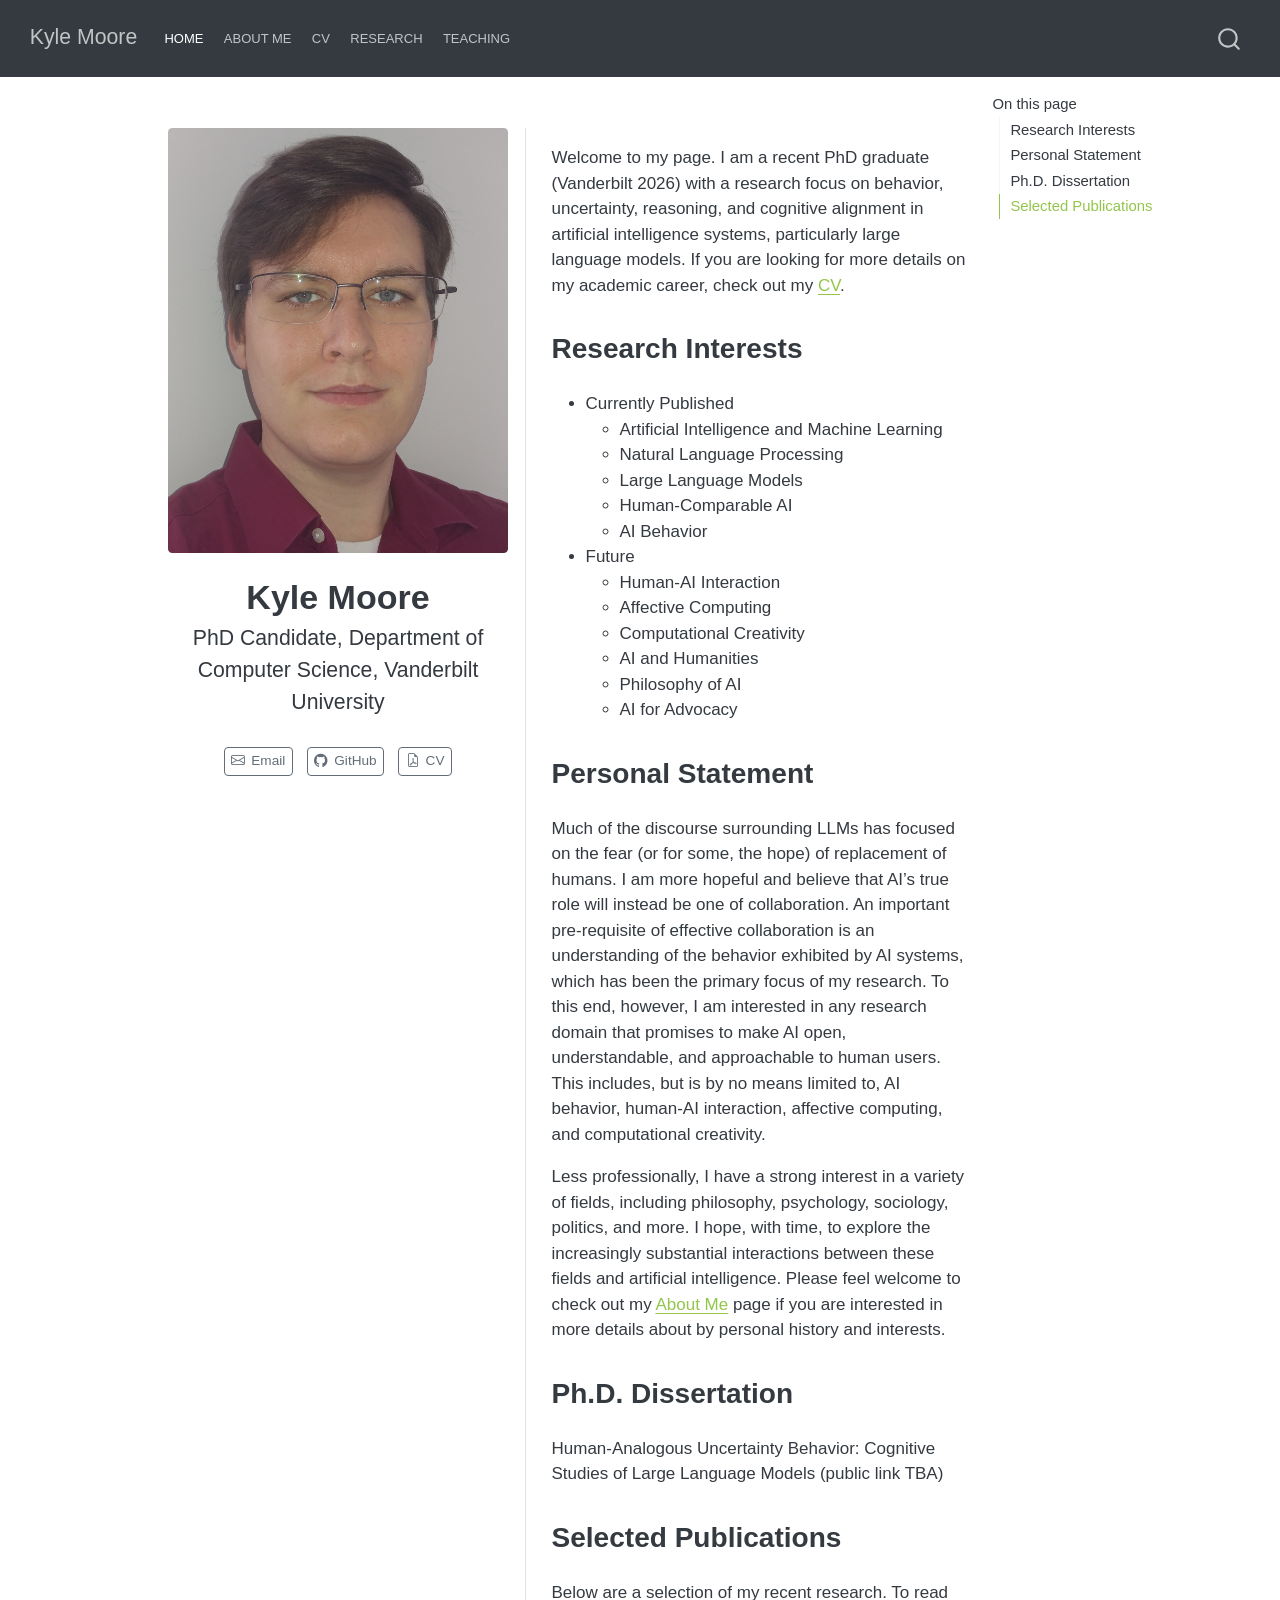
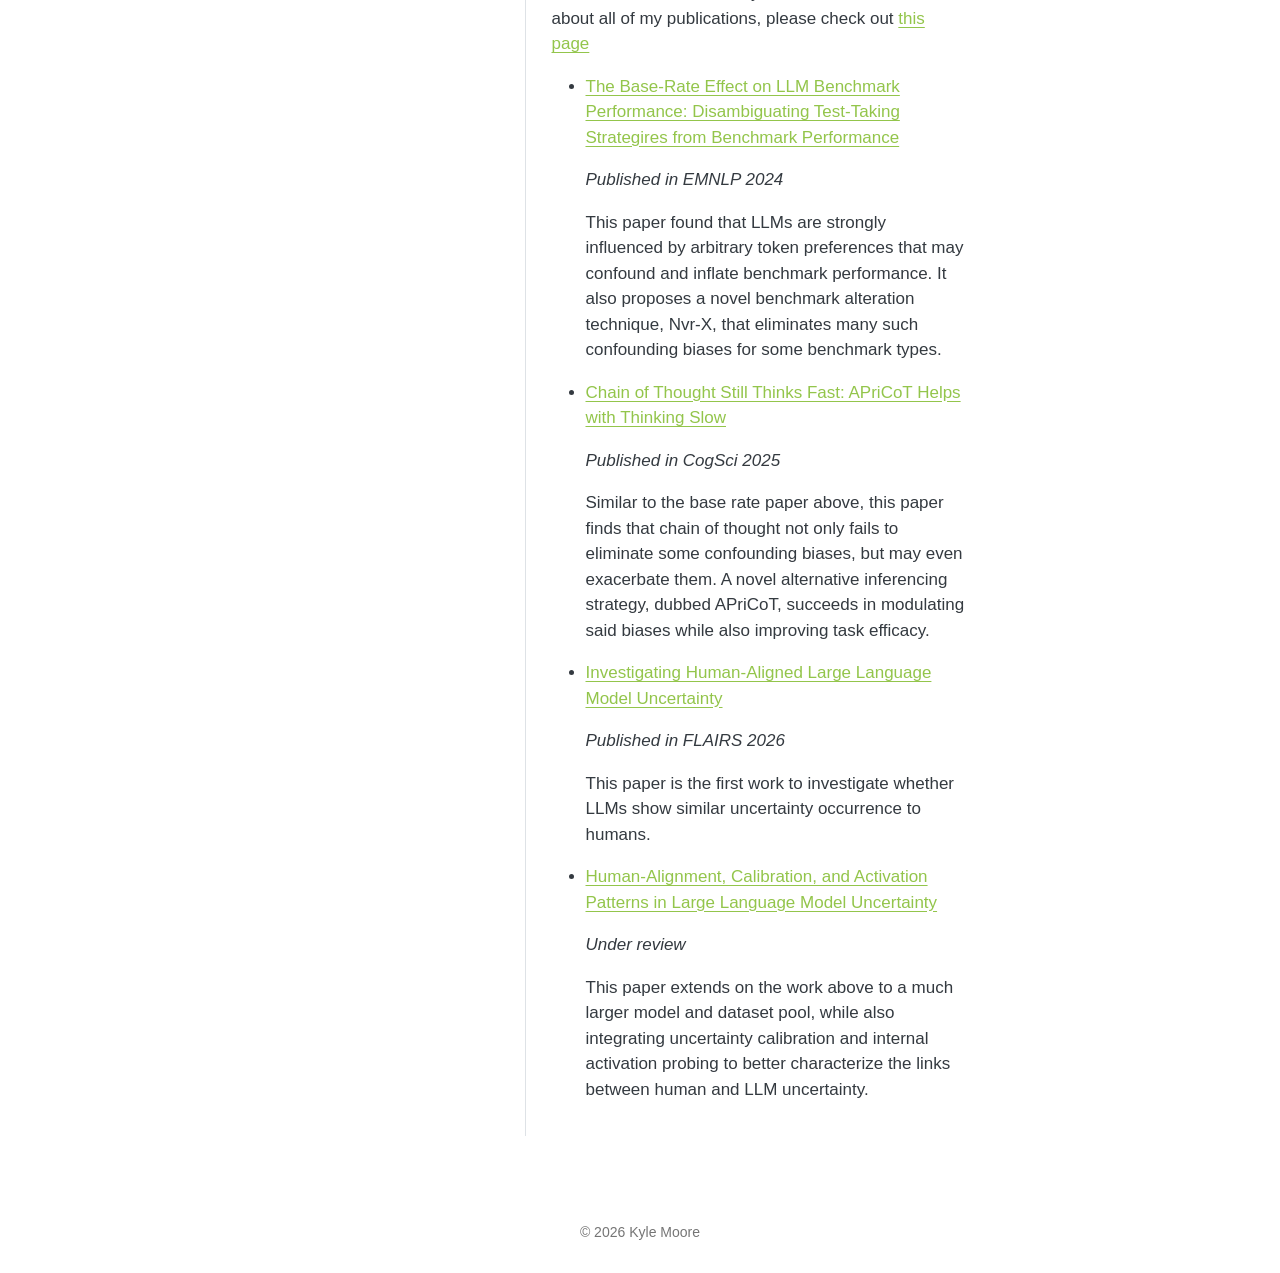
==== index.html @ 04270352 "Built site for gh-pages" ====
<!DOCTYPE html>
<html xmlns="http://www.w3.org/1999/xhtml" lang="en" xml:lang="en"><head>

<meta charset="utf-8">
<meta name="generator" content="quarto-1.10.18">

<meta name="viewport" content="width=device-width, initial-scale=1.0, user-scalable=yes">


<title>Kyle Moore</title>
<style>
/* Default styles provided by pandoc.
** See https://pandoc.org/MANUAL.html#variables-for-html for config info.
*/
span.smallcaps{font-variant: small-caps;}
div.columns{display: flex; gap: 1.5em;}
div.column{flex: auto;}
@media screen {
div.columns{gap: min(4vw, 1.5em);}
div.column{overflow-x: auto;}
}
div.hanging-indent{margin-left: 1.5em; text-indent: -1.5em;}
ul.task-list{list-style: none;}
ul.task-list li input[type="checkbox"] {
  width: 0.8em;
  margin: 0 0.8em 0.2em -1em; /* quarto-specific, see https://github.com/quarto-dev/quarto-cli/issues/4556 */ 
  vertical-align: middle;
}
</style>


<script src="site_libs/quarto-nav/quarto-nav.js"></script>
<script src="site_libs/quarto-nav/headroom.min.js"></script>
<script src="site_libs/clipboard/clipboard.min.js"></script>
<script src="site_libs/quarto-search/autocomplete.umd.js"></script>
<script src="site_libs/quarto-search/fuse.min.js"></script>
<script src="site_libs/quarto-search/quarto-search.js"></script>
<meta name="quarto:offset" content="./">
<script src="site_libs/quarto-html/quarto.js" type="module"></script>
<script src="site_libs/quarto-html/tabsets/tabsets.js" type="module"></script>
<script src="site_libs/quarto-html/popper.min.js"></script>
<script src="site_libs/quarto-html/tippy.umd.min.js"></script>
<link href="site_libs/quarto-html/tippy.css" rel="stylesheet">
<link href="site_libs/quarto-html/quarto-syntax-highlighting-64a204ab8560d761af7679ceaba22944.css" rel="stylesheet" id="quarto-text-highlighting-styles">
<script src="site_libs/bootstrap/bootstrap.min.js"></script>
<link href="site_libs/bootstrap/bootstrap-icons.css" rel="stylesheet">
<link href="site_libs/bootstrap/bootstrap-ba5c84ce3d9809cf06f098160cf4c798.min.css" rel="stylesheet" append-hash="true" id="quarto-bootstrap" data-mode="light">
<script id="quarto-search-options" type="application/json">{
  "location": "navbar",
  "copy-button": false,
  "collapse-after": 3,
  "panel-placement": "end",
  "type": "overlay",
  "limit": 50,
  "keyboard-shortcut": [
    "f",
    "/",
    "s"
  ],
  "show-item-context": false,
  "language": {
    "search-no-results-text": "No results",
    "search-matching-documents-text": "matching documents",
    "search-copy-link-title": "Copy link to search",
    "search-hide-matches-text": "Hide additional matches",
    "search-more-match-text": "more match in this document",
    "search-more-matches-text": "more matches in this document",
    "search-clear-button-title": "Clear",
    "search-text-placeholder": "",
    "search-detached-cancel-button-title": "Cancel",
    "search-submit-button-title": "Submit",
    "search-label": "Search"
  }
}</script>


<link rel="stylesheet" href="styles.css">
</head>

<body class="nav-fixed quarto-light">

<div id="quarto-search-results"></div>
  <header id="quarto-header" class="headroom fixed-top">
    <nav class="navbar navbar-expand-lg " data-bs-theme="dark">
      <div class="navbar-container container-fluid">
      <div class="navbar-brand-container mx-auto">
    <a class="navbar-brand" href="./index.html">
    <span class="navbar-title">Kyle Moore</span>
    </a>
  </div>
            <div id="quarto-search" class="" title="Search"></div>
          <button class="navbar-toggler" type="button" data-bs-toggle="collapse" data-bs-target="#navbarCollapse" aria-controls="navbarCollapse" role="menu" aria-expanded="false" aria-label="Toggle navigation" onclick="if (window.quartoToggleHeadroom) { window.quartoToggleHeadroom(); }">
  <span class="navbar-toggler-icon"></span>
</button>
          <div class="collapse navbar-collapse" id="navbarCollapse">
            <ul class="navbar-nav navbar-nav-scroll me-auto">
  <li class="nav-item">
    <a class="nav-link active" href="./index.html" aria-current="page"> 
<span class="menu-text">Home</span></a>
  </li>  
  <li class="nav-item">
    <a class="nav-link" href="./about.html"> 
<span class="menu-text">About Me</span></a>
  </li>  
  <li class="nav-item">
    <a class="nav-link" href="./cv.html"> 
<span class="menu-text">CV</span></a>
  </li>  
  <li class="nav-item">
    <a class="nav-link" href="./publications.html"> 
<span class="menu-text">Research</span></a>
  </li>  
  <li class="nav-item">
    <a class="nav-link" href="./teaching.html"> 
<span class="menu-text">Teaching</span></a>
  </li>  
</ul>
          </div> <!-- /navcollapse -->
            <div class="quarto-navbar-tools">
</div>
      </div> <!-- /container-fluid -->
    </nav>
</header>
<!-- content -->
<div id="quarto-content" class="quarto-container page-columns page-rows-contents page-layout-article page-navbar">
<!-- sidebar -->
<!-- margin-sidebar -->
    <div id="quarto-margin-sidebar" class="sidebar margin-sidebar">
        <nav id="TOC" role="doc-toc" class="toc-active">
    <h2 id="toc-title">On this page</h2>
  <ul>
  <li><a href="#research-interests" id="toc-research-interests" class="nav-link active" data-scroll-target="#research-interests">Research Interests</a></li>
  <li><a href="#personal-statement" id="toc-personal-statement" class="nav-link" data-scroll-target="#personal-statement">Personal Statement</a></li>
  <li><a href="#ph.d.-dissertation" id="toc-ph.d.-dissertation" class="nav-link" data-scroll-target="#ph.d.-dissertation">Ph.D.&nbsp;Dissertation</a></li>
  <li><a href="#selected-publications" id="toc-selected-publications" class="nav-link" data-scroll-target="#selected-publications">Selected Publications</a></li>
  </ul>
</nav>
    </div>
<!-- main -->
<div class="quarto-about-trestles">
  <div class="about-entity">
    <img src="files/profile_cropped.png" class="about-image
  rounded " style="width: 20em;">
<header id="title-block-header" class="quarto-title-block default">
<div class="quarto-title">
<h1 class="title">Kyle Moore</h1>
<p class="subtitle lead">PhD Candidate, Department of Computer Science, Vanderbilt University</p>
</div>
<div class="quarto-title-meta">
  </div>
</header>
    <div class="about-links">
  <a href="mailto:moore.kyle.andrew@gmail.com" class="about-link" rel="" target="">
    <i class="bi bi-envelope"></i>
     <span class="about-link-text">Email</span>
  </a>
  <a href="https://github.com/KyleAMoore" class="about-link" rel="" target="">
    <i class="bi bi-github"></i>
     <span class="about-link-text">GitHub</span>
  </a>
  <a href="/files/cv.pdf" class="about-link" rel="" target="">
    <i class="bi bi-file-earmark-pdf"></i>
     <span class="about-link-text">CV</span>
  </a>
</div>
  </div>
  <div class="about-contents"><main class="content" id="quarto-document-content">

<!-- ---
title: "Kyle Moore"
subtitle: "Ph.D. Vanderbit University (2026)"
--- -->
<p><!-- template: trestles --> <!-- template: solana --></p>
<p>Welcome to my page. I am a recent PhD graduate (Vanderbilt 2026) with a research focus on behavior, uncertainty, reasoning, and cognitive alignment in artificial intelligence systems, particularly large language models. If you are looking for more details on my academic career, check out my <a href="cv.html">CV</a>.</p>
<section id="research-interests" class="level2">
<h2 data-anchor-id="research-interests">Research Interests</h2>
<ul>
<li>Currently Published
<ul>
<li>Artificial Intelligence and Machine Learning</li>
<li>Natural Language Processing</li>
<li>Large Language Models</li>
<li>Human-Comparable AI</li>
<li>AI Behavior</li>
</ul></li>
<li>Future
<ul>
<li>Human-AI Interaction</li>
<li>Affective Computing</li>
<li>Computational Creativity</li>
<li>AI and Humanities</li>
<li>Philosophy of AI</li>
<li>AI for Advocacy</li>
</ul></li>
</ul>
</section>
<section id="personal-statement" class="level2">
<h2 data-anchor-id="personal-statement">Personal Statement</h2>
<p>Much of the discourse surrounding LLMs has focused on the fear (or for some, the hope) of replacement of humans. I am more hopeful and believe that AI’s true role will instead be one of collaboration. An important pre-requisite of effective collaboration is an understanding of the behavior exhibited by AI systems, which has been the primary focus of my research. To this end, however, I am interested in any research domain that promises to make AI open, understandable, and approachable to human users. This includes, but is by no means limited to, AI behavior, human-AI interaction, affective computing, and computational creativity.</p>
<p>Less professionally, I have a strong interest in a variety of fields, including philosophy, psychology, sociology, politics, and more. I hope, with time, to explore the increasingly substantial interactions between these fields and artificial intelligence. Please feel welcome to check out my <a href="about.html">About Me</a> page if you are interested in more details about by personal history and interests.</p>
</section>
<section id="ph.d.-dissertation" class="level2">
<h2 data-anchor-id="ph.d.-dissertation">Ph.D.&nbsp;Dissertation</h2>
<p>Human-Analogous Uncertainty Behavior: Cognitive Studies of Large Language Models (public link TBA)</p>
</section>
<section id="selected-publications" class="level2">
<h2 data-anchor-id="selected-publications">Selected Publications</h2>
<p>Below are a selection of my recent research. To read about all of my publications, please check out <a href="publications.html">this page</a></p>
<ul>
<li><p><a href="">The Base-Rate Effect on LLM Benchmark Performance: Disambiguating Test-Taking Strategires from Benchmark Performance</a></p>
<p><em>Published in EMNLP 2024</em></p>
<p>This paper found that LLMs are strongly influenced by arbitrary token preferences that may confound and inflate benchmark performance. It also proposes a novel benchmark alteration technique, Nvr-X, that eliminates many such confounding biases for some benchmark types.</p></li>
<li><p><a href="">Chain of Thought Still Thinks Fast: APriCoT Helps with Thinking Slow</a></p>
<p><em>Published in CogSci 2025</em></p>
<p>Similar to the base rate paper above, this paper finds that chain of thought not only fails to eliminate some confounding biases, but may even exacerbate them. A novel alternative inferencing strategy, dubbed APriCoT, succeeds in modulating said biases while also improving task efficacy.</p></li>
<li><p><a href="">Investigating Human-Aligned Large Language Model Uncertainty</a></p>
<p><em>Published in FLAIRS 2026</em></p>
<p>This paper is the first work to investigate whether LLMs show similar uncertainty occurrence to humans.</p></li>
<li><p><a href="">Human-Alignment, Calibration, and Activation Patterns in Large Language Model Uncertainty</a></p>
<p><em>Under review</em></p>
<p>This paper extends on the work above to a much larger model and dataset pool, while also integrating uncertainty calibration and internal activation probing to better characterize the links between human and LLM uncertainty.</p></li>
</ul>
<!-- Consider a "Current Projects" section/page. Can include PLuMCoT, PopulationLM improvements, Uncertainty Probing,  -->


</section>
</main></div>
</div>
 <!-- /main -->
<script id="quarto-html-after-body" type="application/javascript">
  window.document.addEventListener("DOMContentLoaded", function (event) {
    const isCodeAnnotation = (el) => {
      for (const clz of el.classList) {
        if (clz.startsWith('code-annotation-')) {                     
          return true;
        }
      }
      return false;
    }
    const onCopySuccess = function(e) {
      // button target
      const button = e.trigger;
      // don't keep focus
      button.blur();
      // flash "checked"
      button.classList.add('code-copy-button-checked');
      var currentTitle = button.getAttribute("title");
      button.setAttribute("title", "Copied!");
      let tooltip;
      if (window.bootstrap) {
        button.setAttribute("data-bs-toggle", "tooltip");
        button.setAttribute("data-bs-placement", "left");
        button.setAttribute("data-bs-title", "Copied!");
        tooltip = new bootstrap.Tooltip(button, 
          { trigger: "manual", 
            customClass: "code-copy-button-tooltip",
            offset: [0, -8]});
        tooltip.show();    
      }
      setTimeout(function() {
        if (tooltip) {
          tooltip.hide();
          button.removeAttribute("data-bs-title");
          button.removeAttribute("data-bs-toggle");
          button.removeAttribute("data-bs-placement");
        }
        button.setAttribute("title", currentTitle);
        button.classList.remove('code-copy-button-checked');
      }, 1000);
      // clear code selection
      e.clearSelection();
    }
    const getTextToCopy = function(trigger) {
      const outerScaffold = trigger.parentElement.cloneNode(true);
      const codeEl = outerScaffold.querySelector('code');
      for (const childEl of codeEl.children) {
        if (isCodeAnnotation(childEl)) {
          childEl.remove();
        }
      }
      return codeEl.innerText;
    }
    const clipboard = new window.ClipboardJS('.code-copy-button:not([data-in-quarto-modal])', {
      text: getTextToCopy
    });
    clipboard.on('success', onCopySuccess);
    if (window.document.getElementById('quarto-embedded-source-code-modal')) {
      const clipboardModal = new window.ClipboardJS('.code-copy-button[data-in-quarto-modal]', {
        text: getTextToCopy,
        container: window.document.getElementById('quarto-embedded-source-code-modal')
      });
      clipboardModal.on('success', onCopySuccess);
    }
      var localhostRegex = new RegExp(/^(?:http|https):\/\/localhost\:?[0-9]*\//);
      var mailtoRegex = new RegExp(/^mailto:/);
        var filterRegex = new RegExp("https:\/\/kyleamoore\.github\.io");
      var isInternal = (href) => {
          return filterRegex.test(href) || localhostRegex.test(href) || mailtoRegex.test(href);
      }
      // Inspect non-navigation links and adorn them if external
     var links = window.document.querySelectorAll('a[href]:not(.nav-link):not(.navbar-brand):not(.toc-action):not(.sidebar-link):not(.sidebar-item-toggle):not(.pagination-link):not(.no-external):not([aria-hidden]):not(.dropdown-item):not(.quarto-navigation-tool):not(.about-link)');
      for (var i=0; i<links.length; i++) {
        const link = links[i];
        if (!isInternal(link.href)) {
          // undo the damage that might have been done by quarto-nav.js in the case of
          // links that we want to consider external
          if (link.dataset.originalHref !== undefined) {
            link.href = link.dataset.originalHref;
          }
        }
      }
    function tippyHover(el, contentFn, onTriggerFn, onUntriggerFn) {
      const config = {
        allowHTML: true,
        maxWidth: 500,
        delay: 100,
        arrow: false,
        appendTo: function(el) {
            return el.parentElement;
        },
        interactive: true,
        interactiveBorder: 10,
        theme: 'quarto',
        placement: 'bottom-start',
      };
      if (contentFn) {
        config.content = contentFn;
      }
      if (onTriggerFn) {
        config.onTrigger = onTriggerFn;
      }
      if (onUntriggerFn) {
        config.onUntrigger = onUntriggerFn;
      }
      window.tippy(el, config); 
    }
    const noterefs = window.document.querySelectorAll('a[role="doc-noteref"]');
    for (var i=0; i<noterefs.length; i++) {
      const ref = noterefs[i];
      tippyHover(ref, function() {
        // use id or data attribute instead here
        let href = ref.getAttribute('data-footnote-href') || ref.getAttribute('href');
        try { href = new URL(href).hash; } catch {}
        const id = href.replace(/^#\/?/, "");
        const note = window.document.getElementById(id);
        if (note) {
          return note.innerHTML;
        } else {
          return "";
        }
      });
    }
    const xrefs = window.document.querySelectorAll('a.quarto-xref');
    const processXRef = (id, note) => {
      // Strip column container classes
      const stripColumnClz = (el) => {
        el.classList.remove("page-full", "page-columns");
        if (el.children) {
          for (const child of el.children) {
            stripColumnClz(child);
          }
        }
      }
      stripColumnClz(note)
      if (id === null || id.startsWith('sec-')) {
        // Special case sections, only their first couple elements
        const container = document.createElement("div");
        if (note.children && note.children.length > 2) {
          container.appendChild(note.children[0].cloneNode(true));
          for (let i = 1; i < note.children.length; i++) {
            const child = note.children[i];
            if (child.tagName === "P" && child.innerText === "") {
              continue;
            } else {
              container.appendChild(child.cloneNode(true));
              break;
            }
          }
          if (window.Quarto?.typesetMath) {
            window.Quarto.typesetMath(container);
          }
          return container.innerHTML
        } else {
          if (window.Quarto?.typesetMath) {
            window.Quarto.typesetMath(note);
          }
          return note.innerHTML;
        }
      } else {
        // Remove any anchor links if they are present
        const anchorLink = note.querySelector('a.anchorjs-link');
        if (anchorLink) {
          anchorLink.remove();
        }
        if (window.Quarto?.typesetMath) {
          window.Quarto.typesetMath(note);
        }
        if (note.classList.contains("callout")) {
          return note.outerHTML;
        } else {
          return note.innerHTML;
        }
      }
    }
    for (var i=0; i<xrefs.length; i++) {
      const xref = xrefs[i];
      tippyHover(xref, undefined, function(instance) {
        instance.disable();
        let url = xref.getAttribute('href');
        let hash = undefined; 
        if (url.startsWith('#')) {
          hash = url;
        } else {
          try { hash = new URL(url).hash; } catch {}
        }
        if (hash) {
          const id = hash.replace(/^#\/?/, "");
          const note = window.document.getElementById(id);
          if (note !== null) {
            try {
              const html = processXRef(id, note.cloneNode(true));
              instance.setContent(html);
            } finally {
              instance.enable();
              instance.show();
            }
          } else {
            // See if we can fetch this
            fetch(url.split('#')[0])
            .then(res => res.text())
            .then(html => {
              const parser = new DOMParser();
              const htmlDoc = parser.parseFromString(html, "text/html");
              const note = htmlDoc.getElementById(id);
              if (note !== null) {
                const html = processXRef(id, note);
                instance.setContent(html);
              } 
            }).finally(() => {
              instance.enable();
              instance.show();
            });
          }
        } else {
          // See if we can fetch a full url (with no hash to target)
          // This is a special case and we should probably do some content thinning / targeting
          fetch(url)
          .then(res => res.text())
          .then(html => {
            const parser = new DOMParser();
            const htmlDoc = parser.parseFromString(html, "text/html");
            const note = htmlDoc.querySelector('main.content');
            if (note !== null) {
              // This should only happen for chapter cross references
              // (since there is no id in the URL)
              // remove the first header
              if (note.children.length > 0 && note.children[0].tagName === "HEADER") {
                note.children[0].remove();
              }
              const html = processXRef(null, note);
              instance.setContent(html);
            } 
          }).finally(() => {
            instance.enable();
            instance.show();
          });
        }
      }, function(instance) {
      });
    }
        let selectedAnnoteEl;
        const selectorForAnnotation = ( cell, annotation) => {
          let cellAttr = 'data-code-cell="' + cell + '"';
          let lineAttr = 'data-code-annotation="' +  annotation + '"';
          const selector = 'span[' + cellAttr + '][' + lineAttr + ']';
          return selector;
        }
        const selectCodeLines = (annoteEl) => {
          const doc = window.document;
          const targetCell = annoteEl.getAttribute("data-target-cell");
          const targetAnnotation = annoteEl.getAttribute("data-target-annotation");
          const annoteSpan = window.document.querySelector(selectorForAnnotation(targetCell, targetAnnotation));
          const lines = annoteSpan.getAttribute("data-code-lines").split(",");
          const lineIds = lines.map((line) => {
            return targetCell + "-" + line;
          })
          let top = null;
          let height = null;
          let parent = null;
          if (lineIds.length > 0) {
              //compute the position of the single el (top and bottom and make a div)
              const el = window.document.getElementById(lineIds[0]);
              top = el.offsetTop;
              height = el.offsetHeight;
              parent = el.parentElement.parentElement;
            if (lineIds.length > 1) {
              const lastEl = window.document.getElementById(lineIds[lineIds.length - 1]);
              const bottom = lastEl.offsetTop + lastEl.offsetHeight;
              height = bottom - top;
            }
            if (top !== null && height !== null && parent !== null) {
              // cook up a div (if necessary) and position it 
              let div = window.document.getElementById("code-annotation-line-highlight");
              if (div === null) {
                div = window.document.createElement("div");
                div.setAttribute("id", "code-annotation-line-highlight");
                div.style.position = 'absolute';
                parent.appendChild(div);
              }
              div.style.top = top - 2 + "px";
              div.style.height = height + 4 + "px";
              div.style.left = 0;
              let gutterDiv = window.document.getElementById("code-annotation-line-highlight-gutter");
              if (gutterDiv === null) {
                gutterDiv = window.document.createElement("div");
                gutterDiv.setAttribute("id", "code-annotation-line-highlight-gutter");
                gutterDiv.style.position = 'absolute';
                const codeCell = window.document.getElementById(targetCell);
                const gutter = codeCell.querySelector('.code-annotation-gutter');
                gutter.appendChild(gutterDiv);
              }
              gutterDiv.style.top = top - 2 + "px";
              gutterDiv.style.height = height + 4 + "px";
            }
            selectedAnnoteEl = annoteEl;
          }
        };
        const unselectCodeLines = () => {
          const elementsIds = ["code-annotation-line-highlight", "code-annotation-line-highlight-gutter"];
          elementsIds.forEach((elId) => {
            const div = window.document.getElementById(elId);
            if (div) {
              div.remove();
            }
          });
          selectedAnnoteEl = undefined;
        };
          // Handle positioning of the toggle
      window.addEventListener(
        "resize",
        throttle(() => {
          elRect = undefined;
          if (selectedAnnoteEl) {
            selectCodeLines(selectedAnnoteEl);
          }
        }, 10)
      );
      function throttle(fn, ms) {
      let throttle = false;
      let timer;
        return (...args) => {
          if(!throttle) { // first call gets through
              fn.apply(this, args);
              throttle = true;
          } else { // all the others get throttled
              if(timer) clearTimeout(timer); // cancel #2
              timer = setTimeout(() => {
                fn.apply(this, args);
                timer = throttle = false;
              }, ms);
          }
        };
      }
        // Attach click handler to the DT
        const annoteDls = window.document.querySelectorAll('dt[data-target-cell]');
        for (const annoteDlNode of annoteDls) {
          annoteDlNode.addEventListener('click', (event) => {
            const clickedEl = event.target;
            if (clickedEl !== selectedAnnoteEl) {
              unselectCodeLines();
              const activeEl = window.document.querySelector('dt[data-target-cell].code-annotation-active');
              if (activeEl) {
                activeEl.classList.remove('code-annotation-active');
              }
              selectCodeLines(clickedEl);
              clickedEl.classList.add('code-annotation-active');
            } else {
              // Unselect the line
              unselectCodeLines();
              clickedEl.classList.remove('code-annotation-active');
            }
          });
        }
    const findCites = (el) => {
      const parentEl = el.parentElement;
      if (parentEl) {
        const cites = parentEl.dataset.cites;
        if (cites) {
          return {
            el,
            cites: cites.split(' ')
          };
        } else {
          return findCites(el.parentElement)
        }
      } else {
        return undefined;
      }
    };
    var bibliorefs = window.document.querySelectorAll('a[role="doc-biblioref"]');
    for (var i=0; i<bibliorefs.length; i++) {
      const ref = bibliorefs[i];
      const citeInfo = findCites(ref);
      if (citeInfo) {
        tippyHover(citeInfo.el, function() {
          var popup = window.document.createElement('div');
          citeInfo.cites.forEach(function(cite) {
            var citeDiv = window.document.createElement('div');
            citeDiv.classList.add('hanging-indent');
            citeDiv.classList.add('csl-entry');
            var biblioDiv = window.document.getElementById('ref-' + cite);
            if (biblioDiv) {
              citeDiv.innerHTML = biblioDiv.innerHTML;
            }
            popup.appendChild(citeDiv);
          });
          return popup.innerHTML;
        });
      }
    }
  });
  </script>
</div> <!-- /content -->
<footer class="footer">
  <div class="nav-footer">
    <div class="nav-footer-left">
      &nbsp;
    </div>   
    <div class="nav-footer-center">
<p>© 2026 Kyle Moore</p>
</div>
    <div class="nav-footer-right">
      &nbsp;
    </div>
  </div>
</footer>




</body></html>
---- site_libs/quarto-html/tippy.css ----
.tippy-box[data-animation=fade][data-state=hidden]{opacity:0}[data-tippy-root]{max-width:calc(100vw - 10px)}.tippy-box{position:relative;background-color:#333;color:#fff;border-radius:4px;font-size:14px;line-height:1.4;white-space:normal;outline:0;transition-property:transform,visibility,opacity}.tippy-box[data-placement^=top]>.tippy-arrow{bottom:0}.tippy-box[data-placement^=top]>.tippy-arrow:before{bottom:-7px;left:0;border-width:8px 8px 0;border-top-color:initial;transform-origin:center top}.tippy-box[data-placement^=bottom]>.tippy-arrow{top:0}.tippy-box[data-placement^=bottom]>.tippy-arrow:before{top:-7px;left:0;border-width:0 8px 8px;border-bottom-color:initial;transform-origin:center bottom}.tippy-box[data-placement^=left]>.tippy-arrow{right:0}.tippy-box[data-placement^=left]>.tippy-arrow:before{border-width:8px 0 8px 8px;border-left-color:initial;right:-7px;transform-origin:center left}.tippy-box[data-placement^=right]>.tippy-arrow{left:0}.tippy-box[data-placement^=right]>.tippy-arrow:before{left:-7px;border-width:8px 8px 8px 0;border-right-color:initial;transform-origin:center right}.tippy-box[data-inertia][data-state=visible]{transition-timing-function:cubic-bezier(.54,1.5,.38,1.11)}.tippy-arrow{width:16px;height:16px;color:#333}.tippy-arrow:before{content:"";position:absolute;border-color:transparent;border-style:solid}.tippy-content{position:relative;padding:5px 9px;z-index:1}
---- site_libs/quarto-html/quarto-syntax-highlighting-64a204ab8560d761af7679ceaba22944.css ----
/* quarto syntax highlight colors */
:root {
  --quarto-hl-ot-color: #003B4F;
  --quarto-hl-at-color: #657422;
  --quarto-hl-ss-color: #20794D;
  --quarto-hl-an-color: #5E5E5E;
  --quarto-hl-fu-color: #4758AB;
  --quarto-hl-st-color: #20794D;
  --quarto-hl-cf-color: #003B4F;
  --quarto-hl-op-color: #5E5E5E;
  --quarto-hl-er-color: #AD0000;
  --quarto-hl-bn-color: #AD0000;
  --quarto-hl-al-color: #AD0000;
  --quarto-hl-va-color: #111111;
  --quarto-hl-bu-color: inherit;
  --quarto-hl-ex-color: inherit;
  --quarto-hl-pp-color: #AD0000;
  --quarto-hl-in-color: #5E5E5E;
  --quarto-hl-vs-color: #20794D;
  --quarto-hl-wa-color: #5E5E5E;
  --quarto-hl-do-color: #5E5E5E;
  --quarto-hl-im-color: #00769E;
  --quarto-hl-ch-color: #20794D;
  --quarto-hl-dt-color: #AD0000;
  --quarto-hl-fl-color: #AD0000;
  --quarto-hl-co-color: #5E5E5E;
  --quarto-hl-cv-color: #5E5E5E;
  --quarto-hl-cn-color: #8f5902;
  --quarto-hl-sc-color: #5E5E5E;
  --quarto-hl-dv-color: #AD0000;
  --quarto-hl-kw-color: #003B4F;
}

/* other quarto variables */
:root {
  --quarto-font-monospace: SFMono-Regular, Menlo, Monaco, Consolas, "Liberation Mono", "Courier New", monospace;
}

/* syntax highlight based on Pandoc's rules */
pre > code.sourceCode > span {
  color: #003B4F;
}

code.sourceCode > span {
  color: #003B4F;
}

div.sourceCode,
div.sourceCode pre.sourceCode {
  color: #003B4F;
}

/* Normal */
code span {
  color: #003B4F;
}

/* Alert */
code span.al {
  color: #AD0000;
  font-style: inherit;
}

/* Annotation */
code span.an {
  color: #5E5E5E;
  font-style: inherit;
}

/* Attribute */
code span.at {
  color: #657422;
  font-style: inherit;
}

/* BaseN */
code span.bn {
  color: #AD0000;
  font-style: inherit;
}

/* BuiltIn */
code span.bu {
  font-style: inherit;
}

/* ControlFlow */
code span.cf {
  color: #003B4F;
  font-weight: bold;
  font-style: inherit;
}

/* Char */
code span.ch {
  color: #20794D;
  font-style: inherit;
}

/* Constant */
code span.cn {
  color: #8f5902;
  font-style: inherit;
}

/* Comment */
code span.co {
  color: #5E5E5E;
  font-style: inherit;
}

/* CommentVar */
code span.cv {
  color: #5E5E5E;
  font-style: italic;
}

/* Documentation */
code span.do {
  color: #5E5E5E;
  font-style: italic;
}

/* DataType */
code span.dt {
  color: #AD0000;
  font-style: inherit;
}

/* DecVal */
code span.dv {
  color: #AD0000;
  font-style: inherit;
}

/* Error */
code span.er {
  color: #AD0000;
  font-style: inherit;
}

/* Extension */
code span.ex {
  font-style: inherit;
}

/* Float */
code span.fl {
  color: #AD0000;
  font-style: inherit;
}

/* Function */
code span.fu {
  color: #4758AB;
  font-style: inherit;
}

/* Import */
code span.im {
  color: #00769E;
  font-style: inherit;
}

/* Information */
code span.in {
  color: #5E5E5E;
  font-style: inherit;
}

/* Keyword */
code span.kw {
  color: #003B4F;
  font-weight: bold;
  font-style: inherit;
}

/* Operator */
code span.op {
  color: #5E5E5E;
  font-style: inherit;
}

/* Other */
code span.ot {
  color: #003B4F;
  font-style: inherit;
}

/* Preprocessor */
code span.pp {
  color: #AD0000;
  font-style: inherit;
}

/* SpecialChar */
code span.sc {
  color: #5E5E5E;
  font-style: inherit;
}

/* SpecialString */
code span.ss {
  color: #20794D;
  font-style: inherit;
}

/* String */
code span.st {
  color: #20794D;
  font-style: inherit;
}

/* Variable */
code span.va {
  color: #111111;
  font-style: inherit;
}

/* VerbatimString */
code span.vs {
  color: #20794D;
  font-style: inherit;
}

/* Warning */
code span.wa {
  color: #5E5E5E;
  font-style: italic;
}

.prevent-inlining {
  content: "</";
}

/*# sourceMappingURL=9d8d5bb603a83b8298b89080a598c93b.css.map */
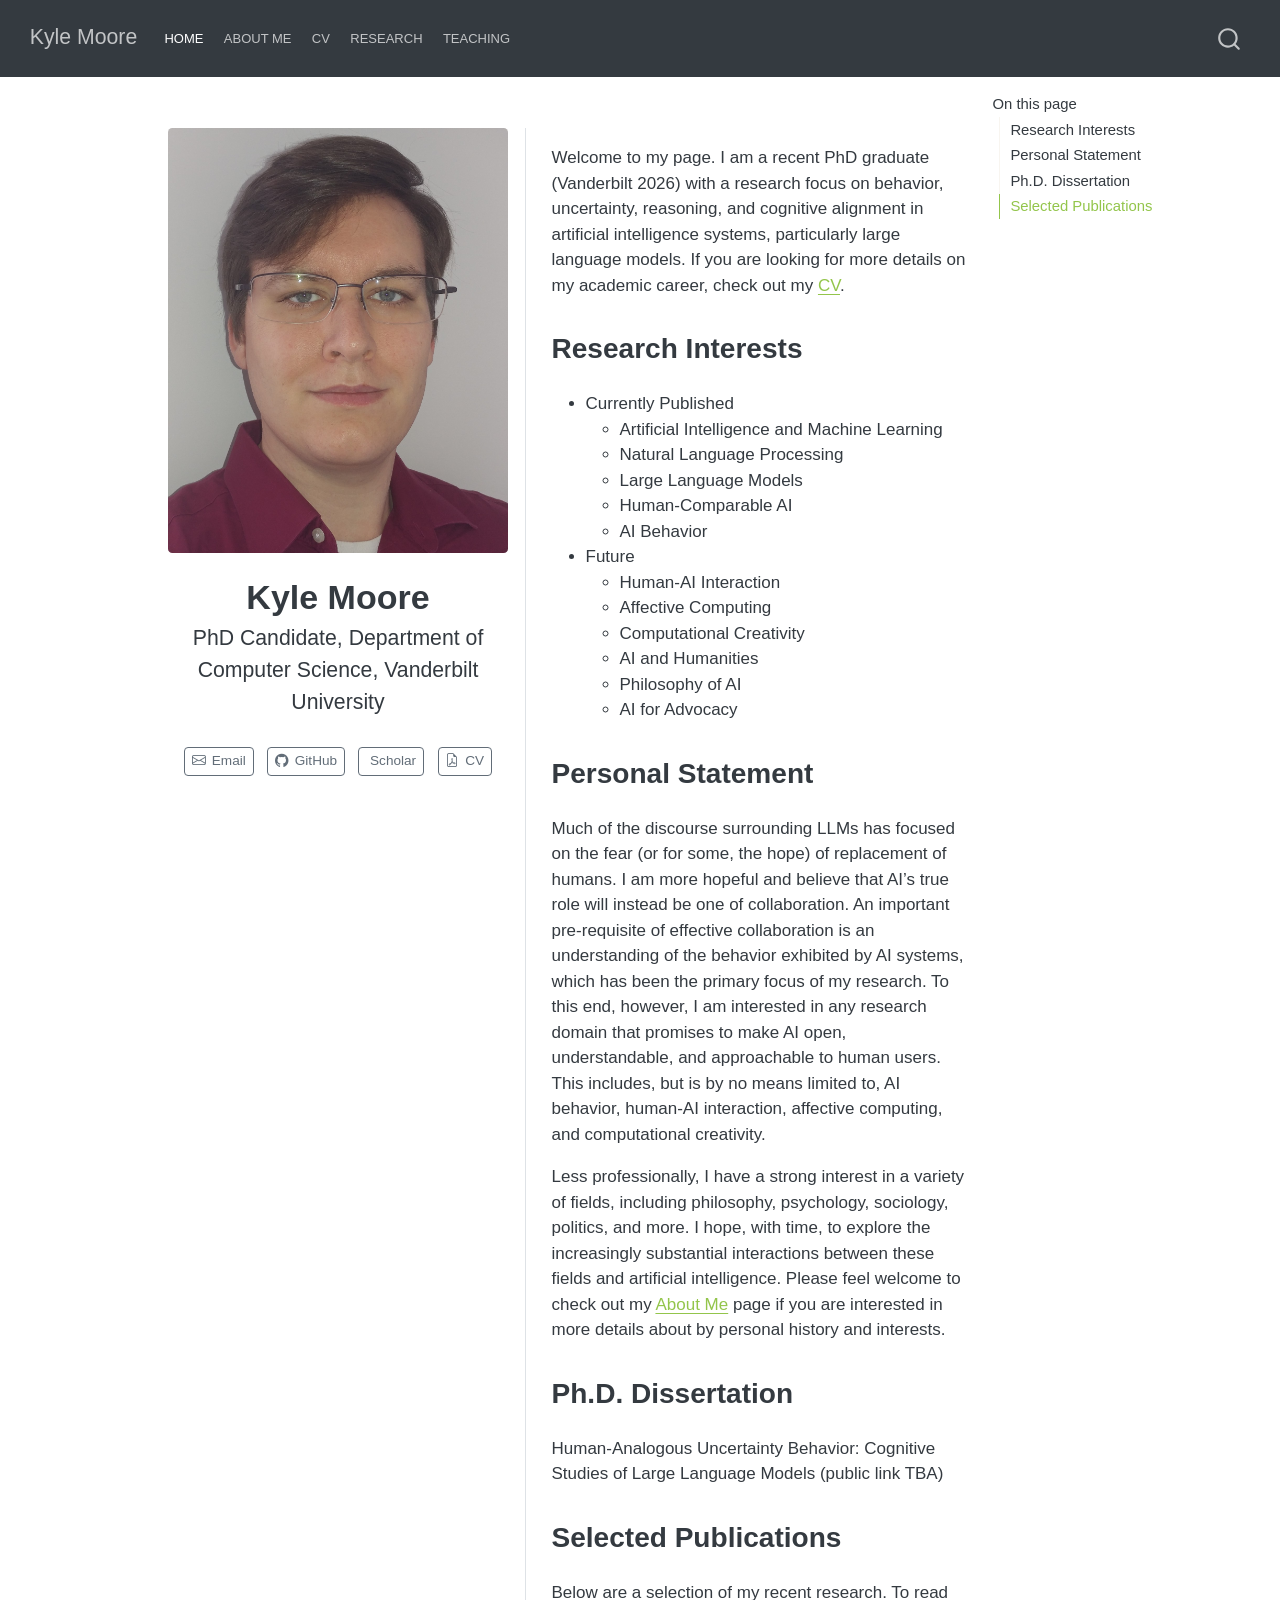
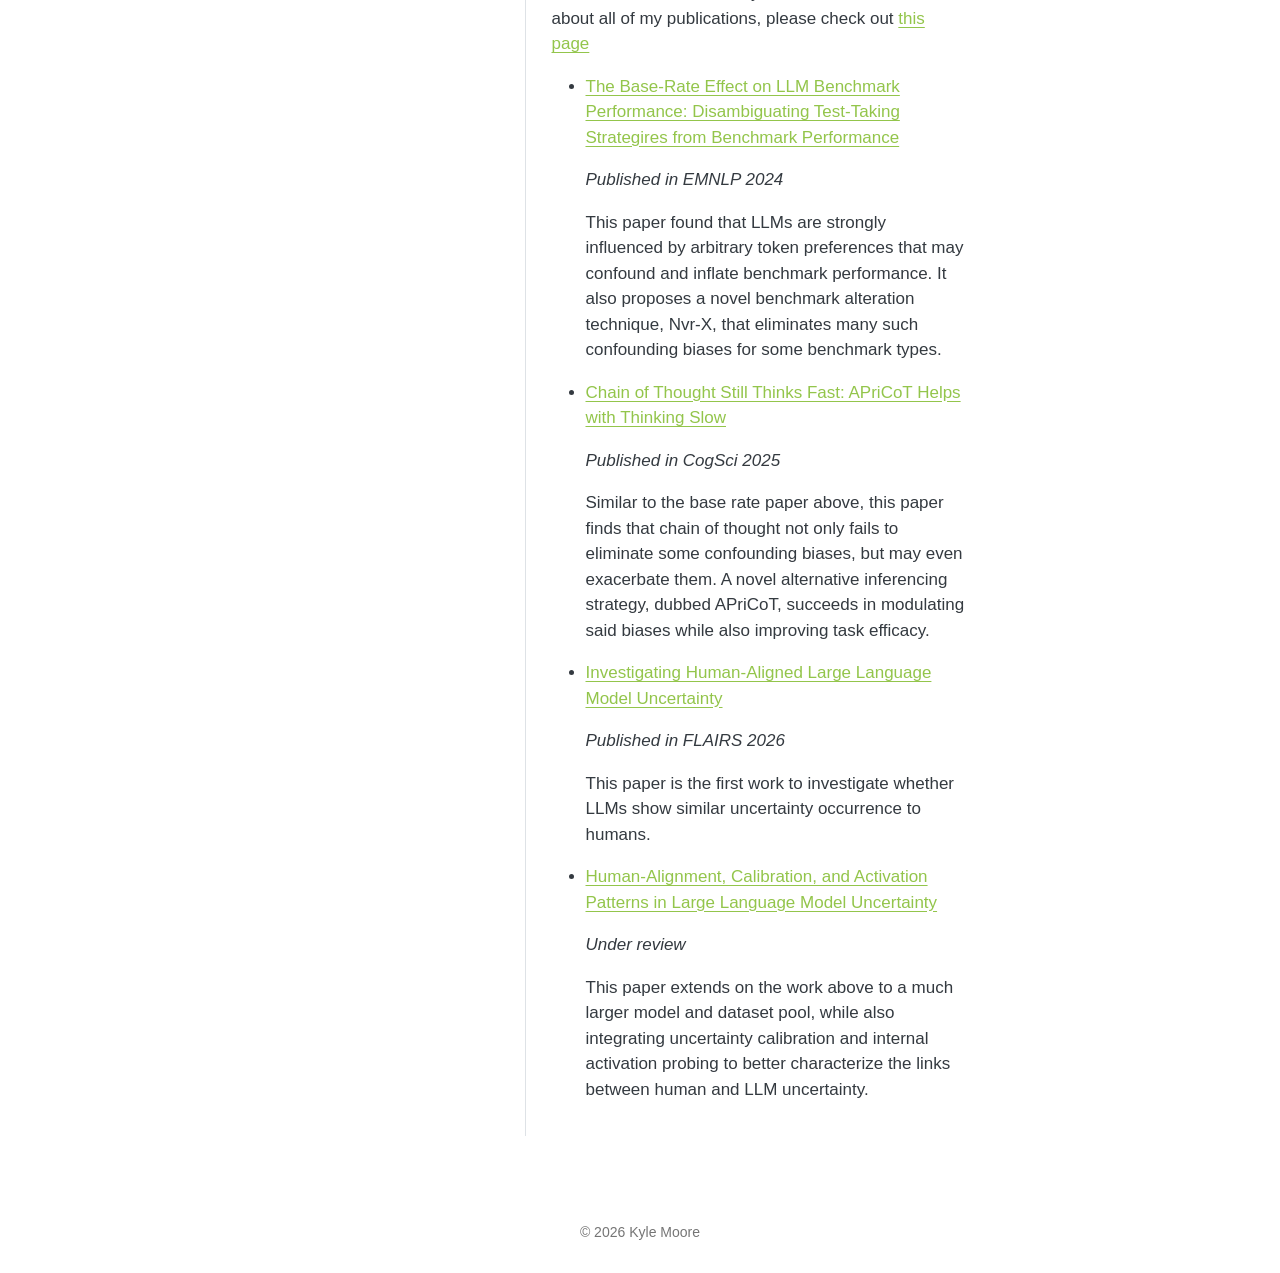
==== commit 15abb8ac: "Built site for gh-pages" ====
--- a/index.html
+++ b/index.html
@@ -45,6 +45,7 @@
 <script src="site_libs/bootstrap/bootstrap.min.js"></script>
 <link href="site_libs/bootstrap/bootstrap-icons.css" rel="stylesheet">
 <link href="site_libs/bootstrap/bootstrap-ba5c84ce3d9809cf06f098160cf4c798.min.css" rel="stylesheet" append-hash="true" id="quarto-bootstrap" data-mode="light">
+<script src="site_libs/quarto-contrib/iconify-3.0.0/iconify-icon.min.js"></script>
 <script id="quarto-search-options" type="application/json">{
   "location": "navbar",
   "copy-button": false,
@@ -158,6 +159,9 @@
     <i class="bi bi-github"></i>
      <span class="about-link-text">GitHub</span>
   </a>
+  <a href="https://scholar.google.com/citations?user=tZR8vMoAAAAJ&amp;hl=en" class="about-link" rel="" target="">
+     <span class="about-link-text"><iconify-icon role="img" inline="" icon="fa7-brands:google-scholar" aria-label="Icon google-scholar from fa7-brands Iconify.design set." title="Icon google-scholar from fa7-brands Iconify.design set."></iconify-icon> Scholar</span>
+  </a>
   <a href="/files/cv.pdf" class="about-link" rel="" target="">
     <i class="bi bi-file-earmark-pdf"></i>
      <span class="about-link-text">CV</span>
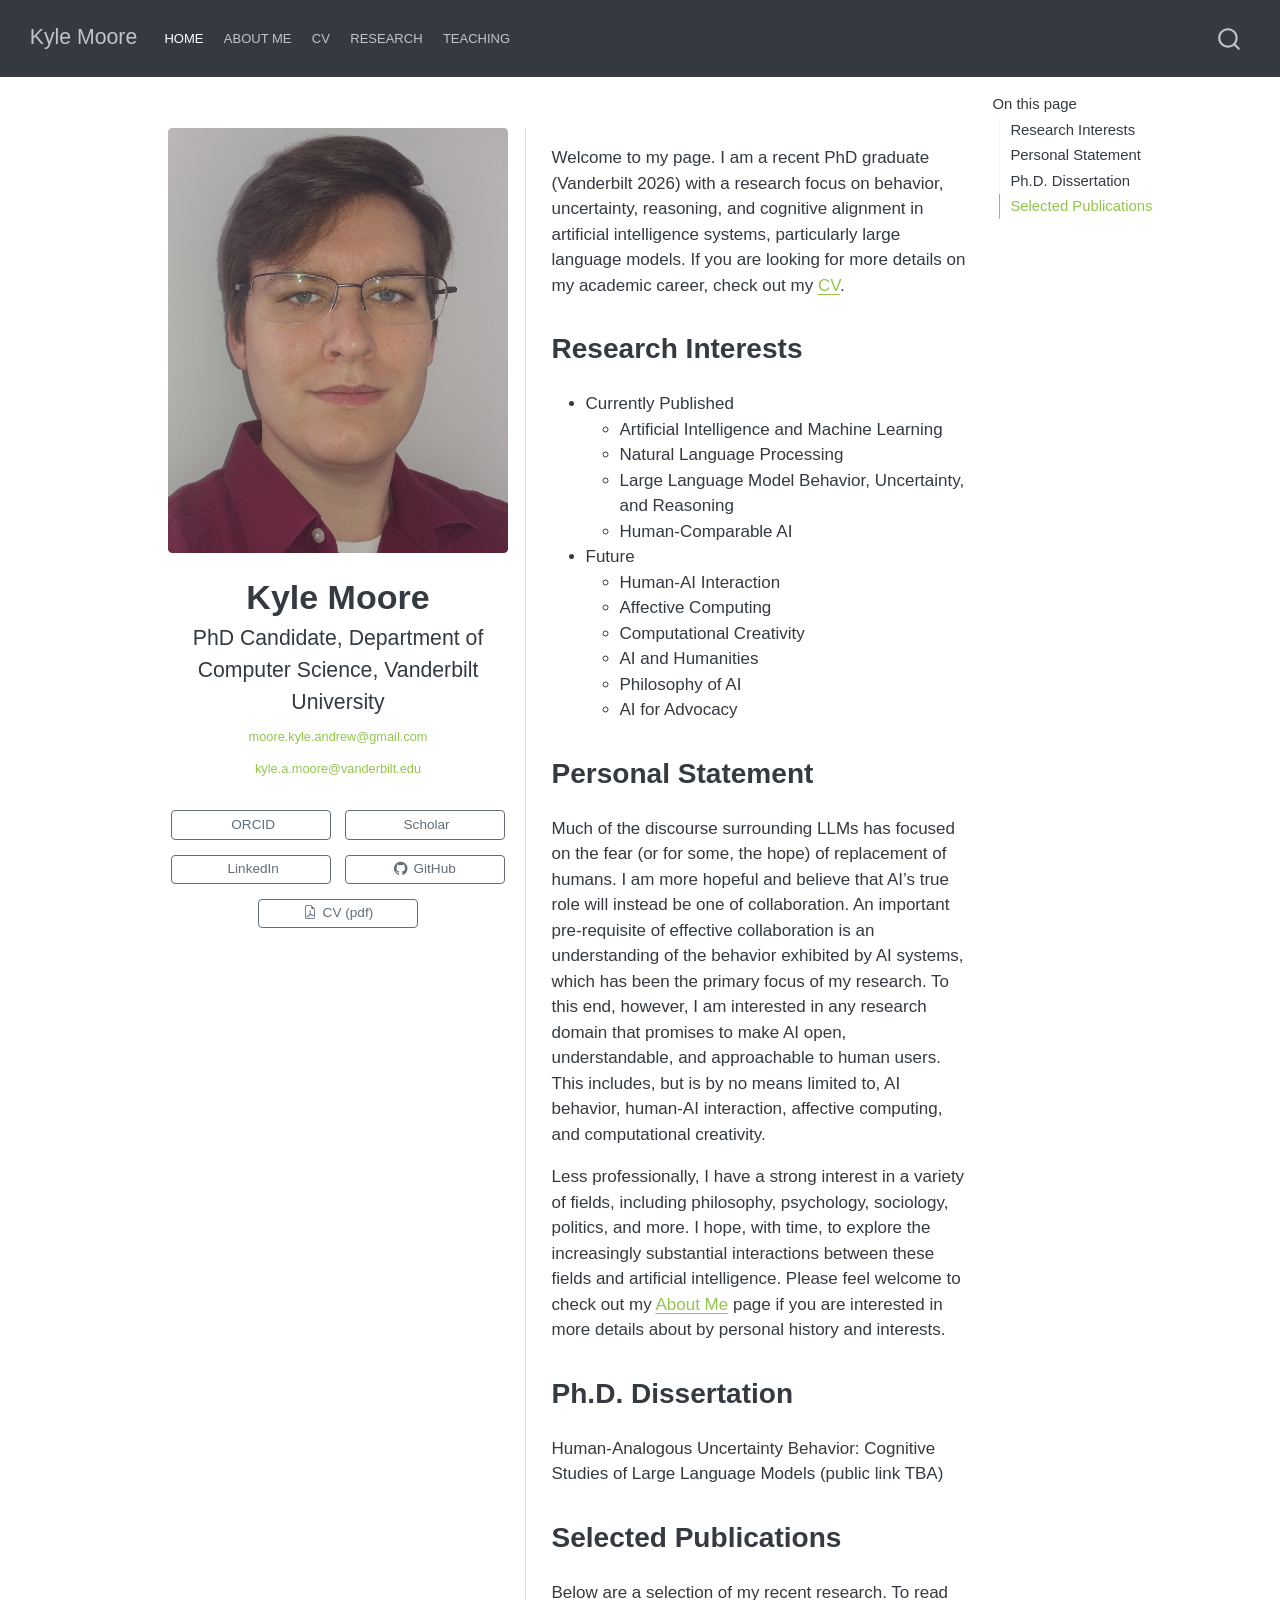
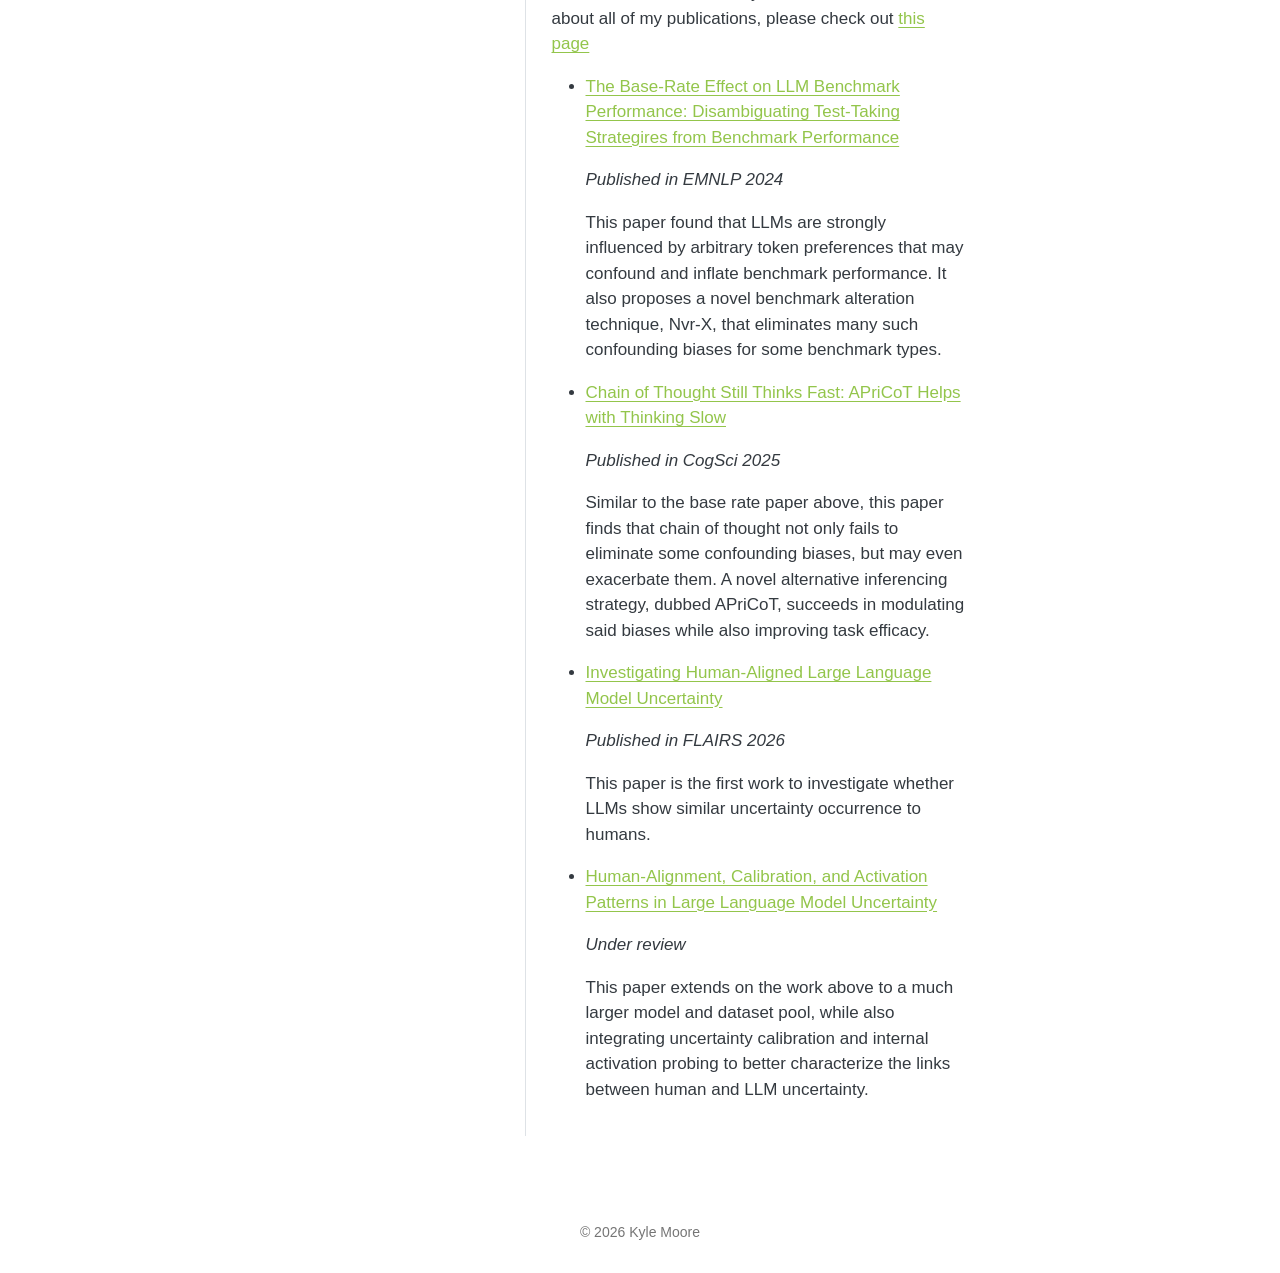
==== commit b4b5cdc4: "Built site for gh-pages" ====
--- a/index.html
+++ b/index.html
@@ -145,26 +145,30 @@
 <header id="title-block-header" class="quarto-title-block default">
 <div class="quarto-title">
 <h1 class="title">Kyle Moore</h1>
-<p class="subtitle lead">PhD Candidate, Department of Computer Science, Vanderbilt University</p>
+<p class="subtitle lead">PhD Candidate, Department of Computer Science, Vanderbilt University<br>
+<a href="mailto:moore.kyle.andrew@gmail.com">moore.kyle.andrew@gmail.com</a><br>
+<a href="mailto:kyle.a.moore@vanderbilt.edu">kyle.a.moore@vanderbilt.edu</a></p>
 </div>
 <div class="quarto-title-meta">
   </div>
 </header>
     <div class="about-links">
-  <a href="mailto:moore.kyle.andrew@gmail.com" class="about-link" rel="" target="">
-    <i class="bi bi-envelope"></i>
-     <span class="about-link-text">Email</span>
+  <a href="https://orcid.org/0000-0002-3255-7394" class="about-link" rel="" target="">
+     <span class="about-link-text"><iconify-icon role="img" inline="" icon="simple-icons:orcid" aria-label="Icon orcid from simple-icons Iconify.design set." title="Icon orcid from simple-icons Iconify.design set."></iconify-icon> ORCID</span>
+  </a>
+  <a href="https://scholar.google.com/citations?user=tZR8vMoAAAAJ&amp;hl=en" class="about-link" rel="" target="">
+     <span class="about-link-text"><iconify-icon role="img" inline="" icon="fa6-brands:google-scholar" aria-label="Icon google-scholar from fa6-brands Iconify.design set." title="Icon google-scholar from fa6-brands Iconify.design set."></iconify-icon> Scholar</span>
+  </a>
+  <a href="http://www.linkedin.com/in/kyle-andrew-moore" class="about-link" rel="" target="">
+     <span class="about-link-text"><iconify-icon role="img" inline="" icon="bi:linkedin" aria-label="Icon linkedin from bi Iconify.design set." title="Icon linkedin from bi Iconify.design set."></iconify-icon> LinkedIn</span>
   </a>
   <a href="https://github.com/KyleAMoore" class="about-link" rel="" target="">
     <i class="bi bi-github"></i>
      <span class="about-link-text">GitHub</span>
   </a>
-  <a href="https://scholar.google.com/citations?user=tZR8vMoAAAAJ&amp;hl=en" class="about-link" rel="" target="">
-     <span class="about-link-text"><iconify-icon role="img" inline="" icon="fa7-brands:google-scholar" aria-label="Icon google-scholar from fa7-brands Iconify.design set." title="Icon google-scholar from fa7-brands Iconify.design set."></iconify-icon> Scholar</span>
-  </a>
   <a href="/files/cv.pdf" class="about-link" rel="" target="">
     <i class="bi bi-file-earmark-pdf"></i>
-     <span class="about-link-text">CV</span>
+     <span class="about-link-text">CV (pdf)</span>
   </a>
 </div>
   </div>
@@ -183,9 +187,8 @@
 <ul>
 <li>Artificial Intelligence and Machine Learning</li>
 <li>Natural Language Processing</li>
-<li>Large Language Models</li>
+<li>Large Language Model Behavior, Uncertainty, and Reasoning</li>
 <li>Human-Comparable AI</li>
-<li>AI Behavior</li>
 </ul></li>
 <li>Future
 <ul>
--- a/styles.css
+++ b/styles.css
@@ -0,0 +1,24 @@
+/* css styles */
+.about-links {
+  display: flex;
+  flex-wrap: wrap;
+  gap: 0.5em;
+  --per-row: 2;
+}
+
+.about-links .about-link {
+  flex: 0 0 calc((100% - (var(--per-row) + 1) * 0.5em) / var(--per-row));
+  box-sizing: border-box;
+  text-align: center;
+  margin: 0;   /* <-- remove built-in margin that was stacking with gap */
+}
+
+.subtitle a {
+  font-size: 0.6em;
+  /* color: var(--bs-secondary, #6c757d); */
+  text-decoration: none;
+}
+
+.subtitle a:hover {
+  text-decoration: underline;
+}
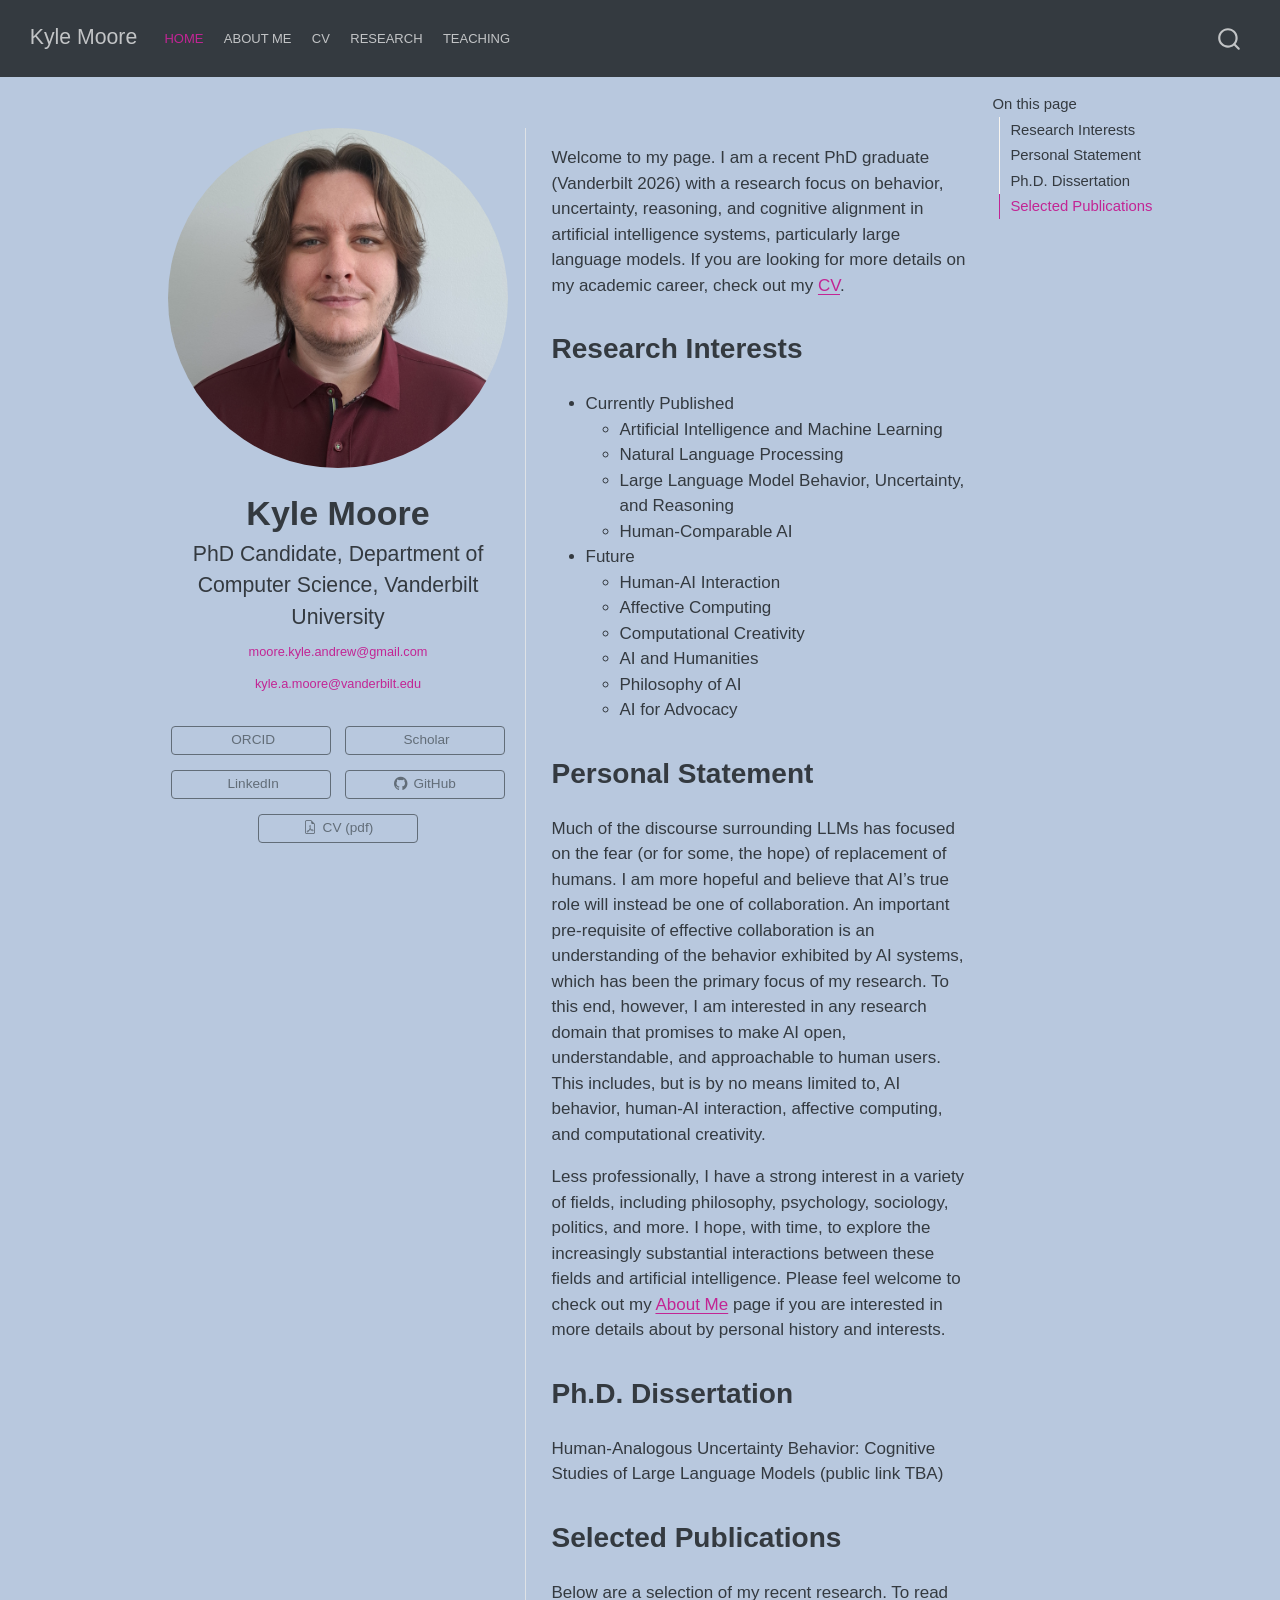
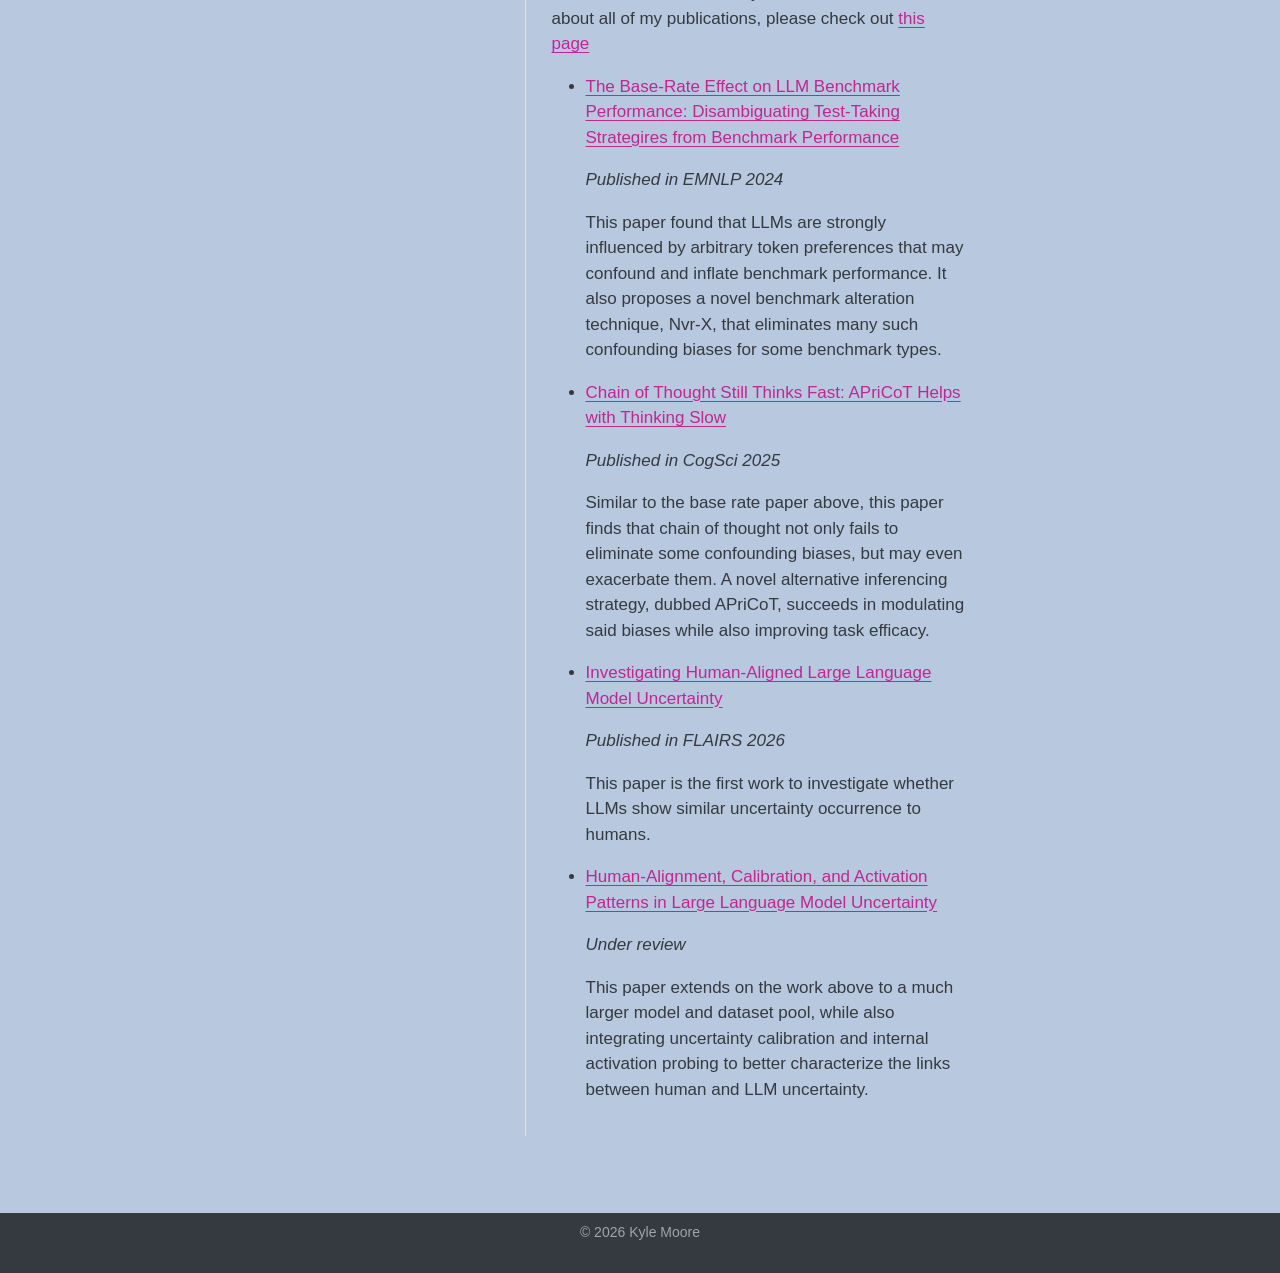
==== commit b9c46584: "Built site for gh-pages" ====
--- a/index.html
+++ b/index.html
@@ -44,7 +44,7 @@
 <link href="site_libs/quarto-html/quarto-syntax-highlighting-64a204ab8560d761af7679ceaba22944.css" rel="stylesheet" id="quarto-text-highlighting-styles">
 <script src="site_libs/bootstrap/bootstrap.min.js"></script>
 <link href="site_libs/bootstrap/bootstrap-icons.css" rel="stylesheet">
-<link href="site_libs/bootstrap/bootstrap-ba5c84ce3d9809cf06f098160cf4c798.min.css" rel="stylesheet" append-hash="true" id="quarto-bootstrap" data-mode="light">
+<link href="site_libs/bootstrap/bootstrap-669d439899bbb5ccfe8eef21c973adb5.min.css" rel="stylesheet" append-hash="true" id="quarto-bootstrap" data-mode="light">
 <script src="site_libs/quarto-contrib/iconify-3.0.0/iconify-icon.min.js"></script>
 <script id="quarto-search-options" type="application/json">{
   "location": "navbar",
@@ -140,8 +140,8 @@
 <!-- main -->
 <div class="quarto-about-trestles">
   <div class="about-entity">
-    <img src="files/profile_cropped.png" class="about-image
-  rounded " style="width: 20em;">
+    <img src="files/headshot.jpg" class="about-image
+  round " style="height: 20em; width: 20em;">
 <header id="title-block-header" class="quarto-title-block default">
 <div class="quarto-title">
 <h1 class="title">Kyle Moore</h1>
